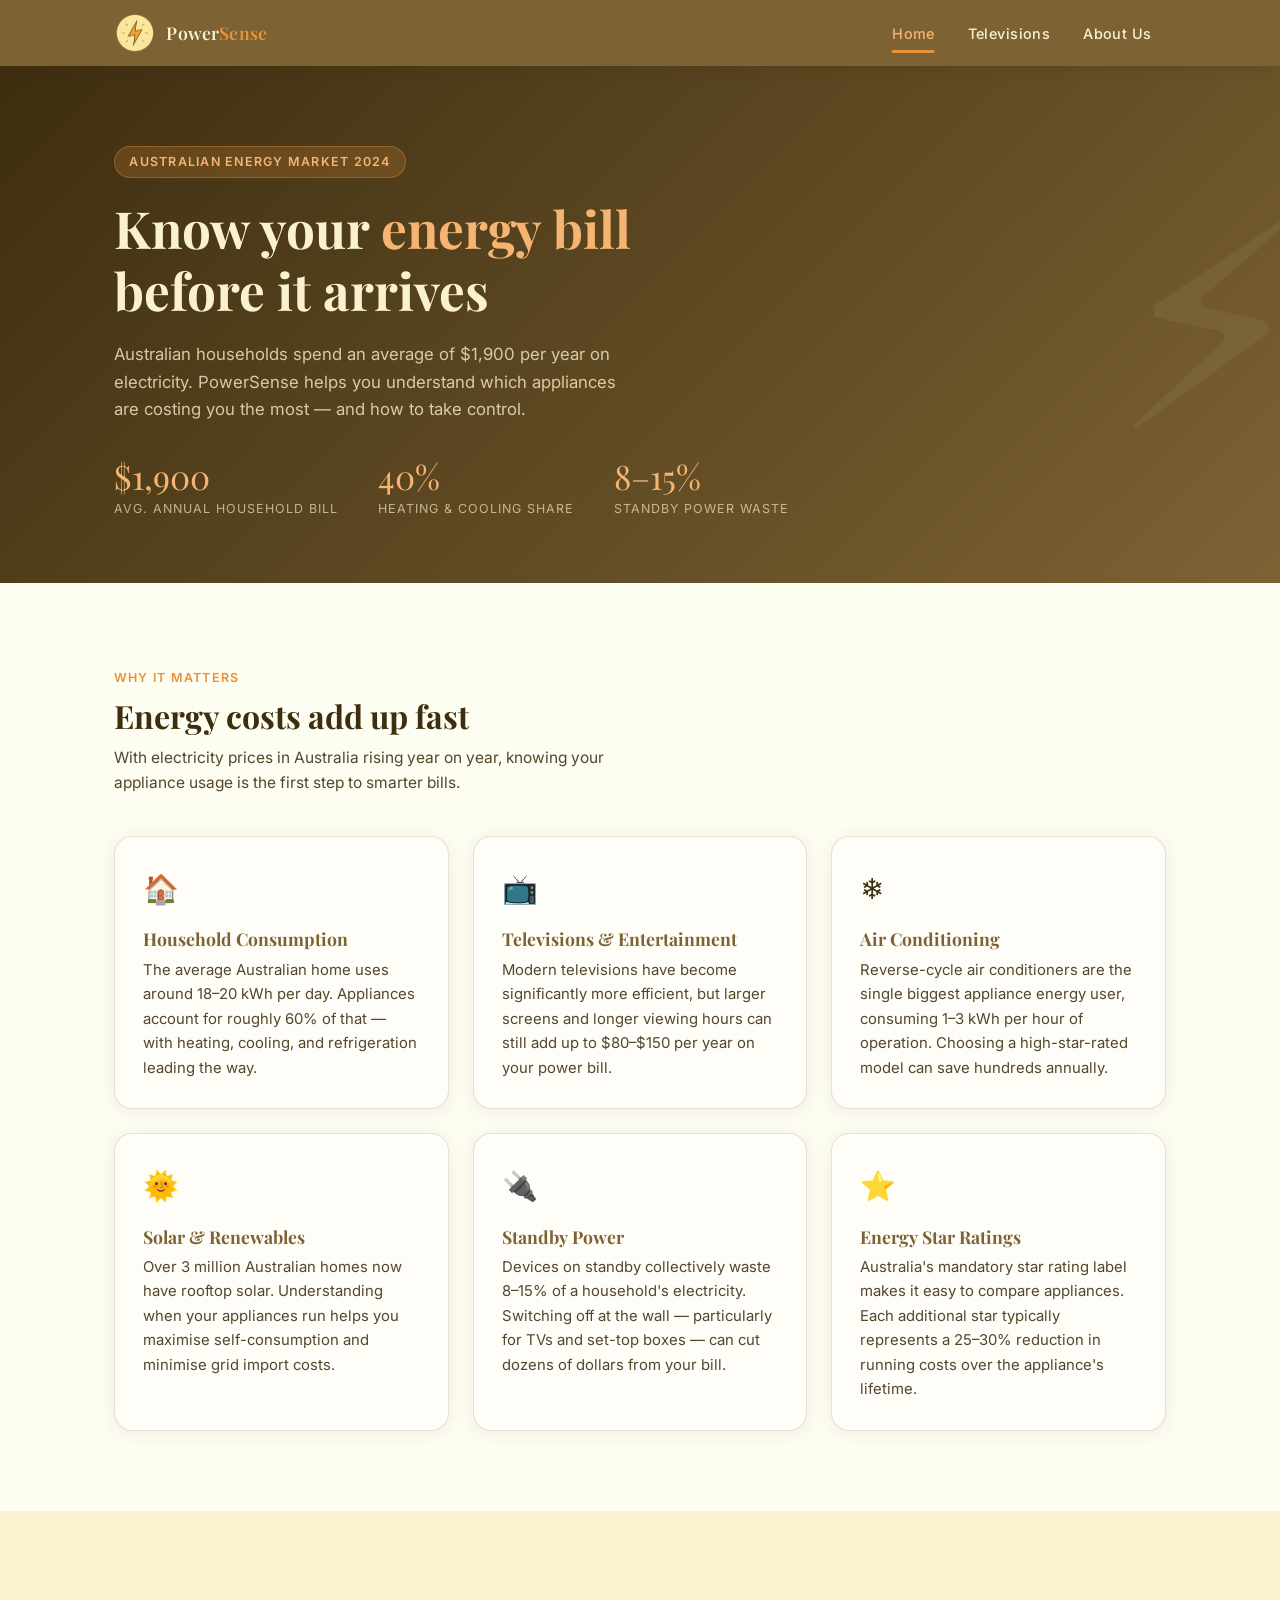
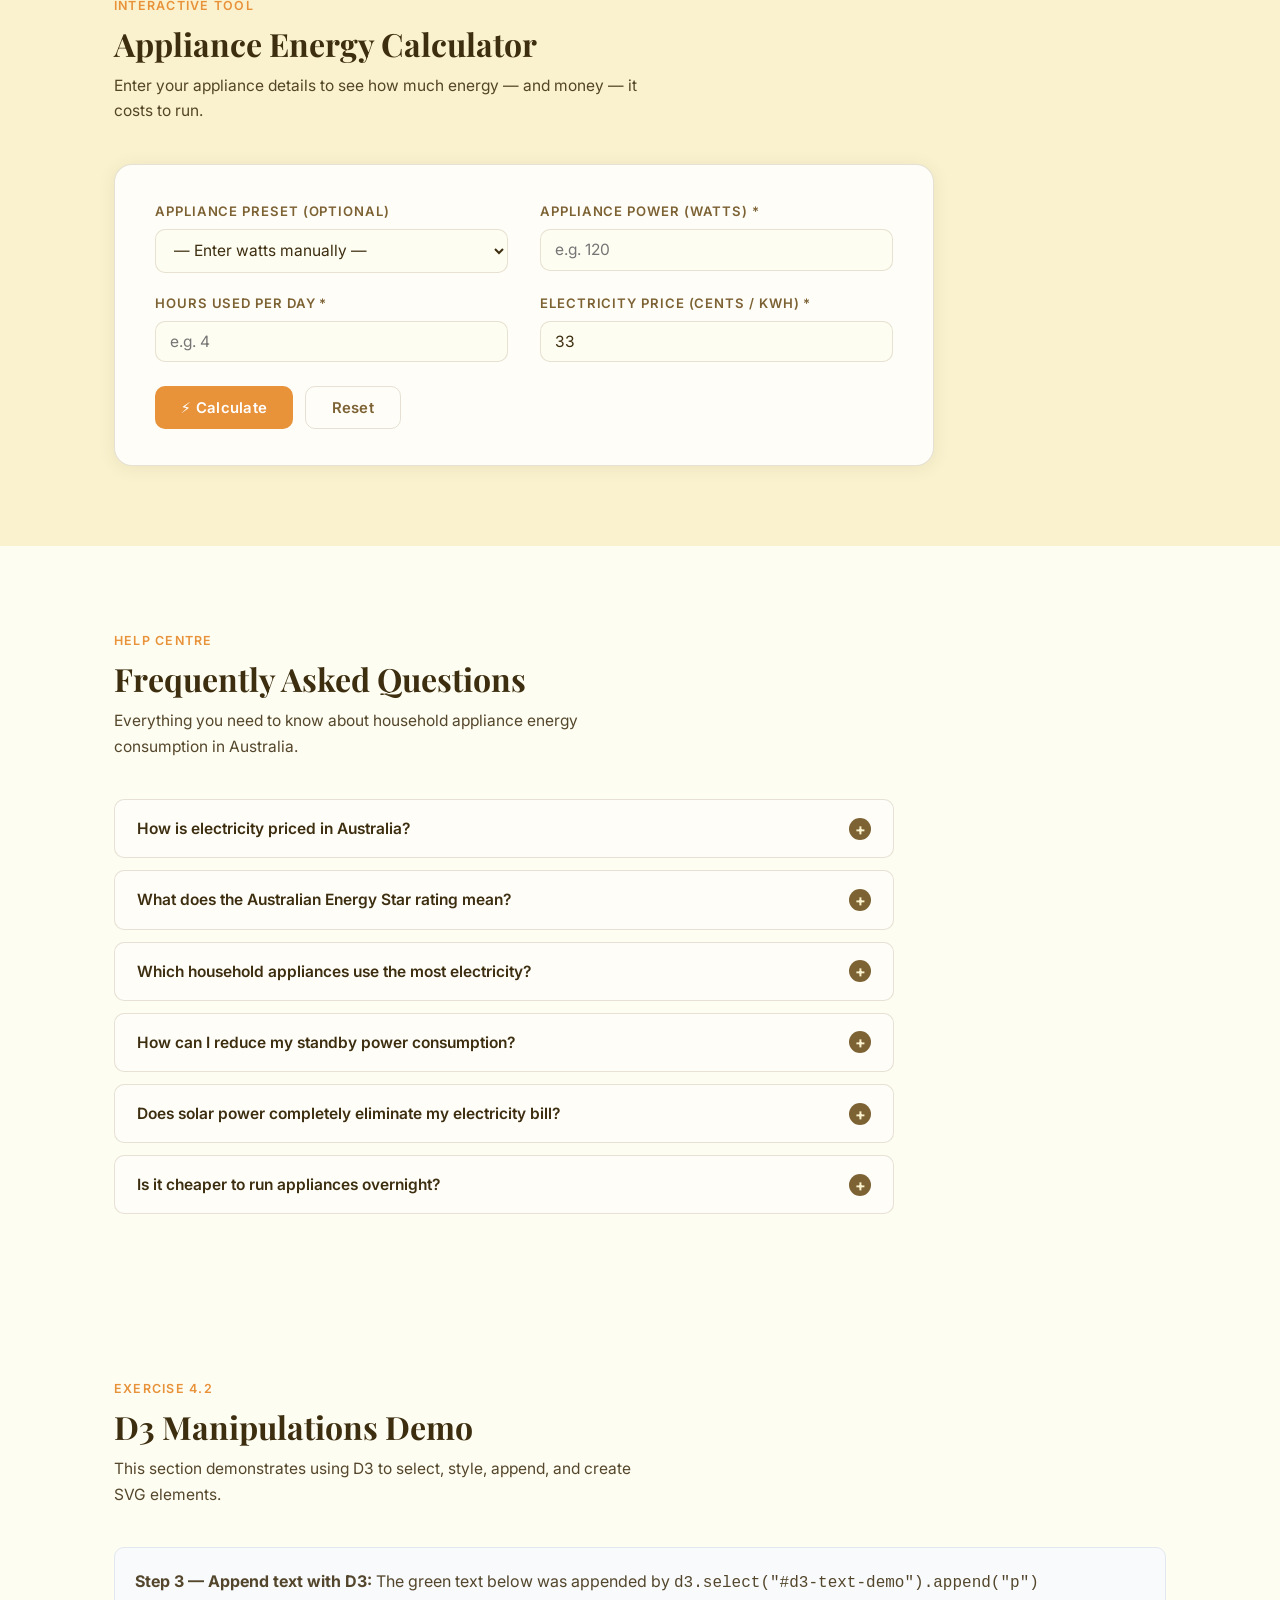
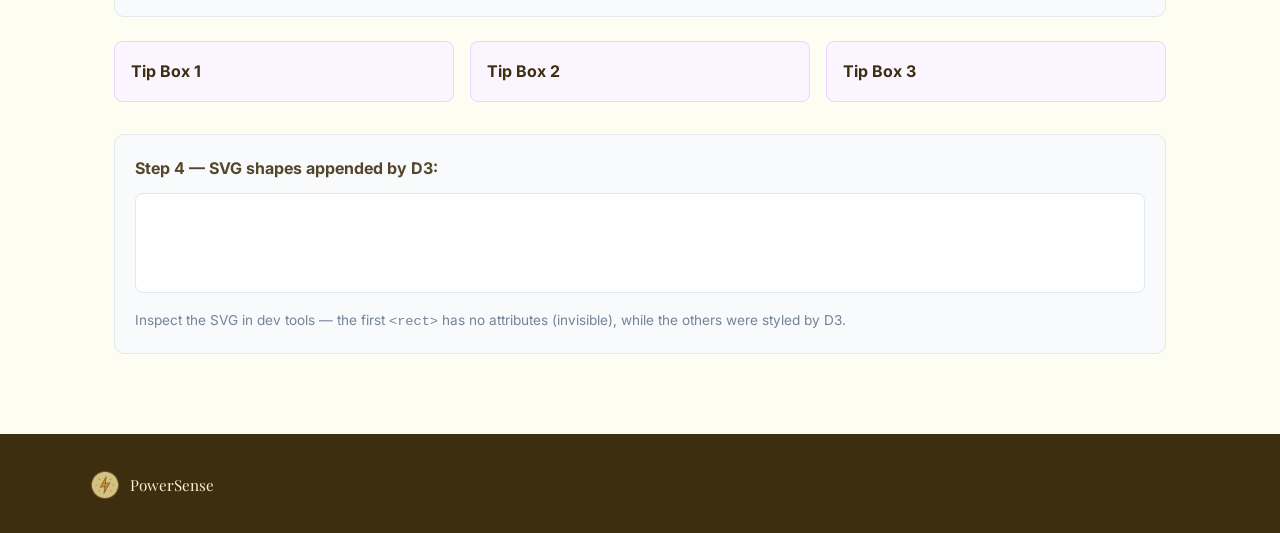
==== Exercise 4/Exercise 4.2/index.html @ 686d848e "Week 5" ====
<!DOCTYPE html>
<html lang="en">

<head>
  <meta charset="UTF-8" />
  <meta name="viewport" content="width=device-width, initial-scale=1.0" />
  <title>PowerSense – Appliance Energy Consumption Australia</title>
  <meta name="description"
    content="Understand and reduce your home appliance energy consumption with PowerSense, your guide to the Australian energy market." />
  <link rel="stylesheet" href="assets/css/style.css" />
</head>

<body>

  <!-- ===== NAVIGATION ===== -->
  <nav class="nav" role="navigation" aria-label="Main navigation">
    <div class="container nav__inner">

      <a href="index.html" class="nav__logo" aria-label="PowerSense – Home">
        <img src="assets/img/PowerIcon.png" alt="PowerSense logo" width="42" height="42" />
        <span class="nav__logo-text">Power<span>Sense</span></span>
      </a>

      <button class="nav__toggle" id="navToggle" aria-expanded="false" aria-controls="navLinks" aria-label="Open menu">
        <span></span><span></span><span></span>
      </button>

      <ul class="nav__links" id="navLinks" role="list">
        <li><a href="index.html" class="nav__link">Home</a></li>
        <li><a href="televisions.html" class="nav__link">Televisions</a></li>
        <li><a href="about.html" class="nav__link">About Us</a></li>
      </ul>

    </div>
  </nav>

  <main>

    <!-- ===== HERO ===== -->
    <section class="hero">
      <div class="container">
        <span class="hero__eyebrow">Australian Energy Market 2024</span>
        <h1>Know your <em>energy bill</em> before it arrives</h1>
        <p class="hero__sub">
          Australian households spend an average of $1,900 per year on electricity.
          PowerSense helps you understand which appliances are costing you the most —
          and how to take control.
        </p>
        <div class="hero__stats">
          <div>
            <div class="hero__stat-value">$1,900</div>
            <div class="hero__stat-label">Avg. annual household bill</div>
          </div>
          <div>
            <div class="hero__stat-value">40%</div>
            <div class="hero__stat-label">Heating &amp; cooling share</div>
          </div>
          <div>
            <div class="hero__stat-value">8–15%</div>
            <div class="hero__stat-label">Standby power waste</div>
          </div>
        </div>
      </div>
    </section>

    <!-- ===== OVERVIEW CARDS ===== -->
    <section class="section">
      <div class="container">
        <div class="section-head">
          <span class="section-head__eyebrow">Why It Matters</span>
          <h2>Energy costs add up fast</h2>
          <p>With electricity prices in Australia rising year on year, knowing your appliance usage is the first step to
            smarter bills.</p>
        </div>

        <div class="card-grid">
          <article class="card">
            <div class="card__icon">🏠</div>
            <h3 class="card__title">Household Consumption</h3>
            <p>The average Australian home uses around 18–20 kWh per day. Appliances account for roughly 60% of that —
              with heating, cooling, and refrigeration leading the way.</p>
          </article>
          <article class="card">
            <div class="card__icon">📺</div>
            <h3 class="card__title">Televisions &amp; Entertainment</h3>
            <p>Modern televisions have become significantly more efficient, but larger screens and longer viewing hours
              can still add up to $80–$150 per year on your power bill.</p>
          </article>
          <article class="card">
            <div class="card__icon">❄️</div>
            <h3 class="card__title">Air Conditioning</h3>
            <p>Reverse-cycle air conditioners are the single biggest appliance energy user, consuming 1–3 kWh per hour
              of operation. Choosing a high-star-rated model can save hundreds annually.</p>
          </article>
          <article class="card">
            <div class="card__icon">🌞</div>
            <h3 class="card__title">Solar &amp; Renewables</h3>
            <p>Over 3 million Australian homes now have rooftop solar. Understanding when your appliances run helps you
              maximise self-consumption and minimise grid import costs.</p>
          </article>
          <article class="card">
            <div class="card__icon">🔌</div>
            <h3 class="card__title">Standby Power</h3>
            <p>Devices on standby collectively waste 8–15% of a household's electricity. Switching off at the wall —
              particularly for TVs and set-top boxes — can cut dozens of dollars from your bill.</p>
          </article>
          <article class="card">
            <div class="card__icon">⭐</div>
            <h3 class="card__title">Energy Star Ratings</h3>
            <p>Australia's mandatory star rating label makes it easy to compare appliances. Each additional star
              typically represents a 25–30% reduction in running costs over the appliance's lifetime.</p>
          </article>
        </div>
      </div>
    </section>

    <!-- ===== ENERGY CALCULATOR ===== -->
    <section class="section section--alt" id="calculator">
      <div class="container">
        <div class="section-head">
          <span class="section-head__eyebrow">Interactive Tool</span>
          <h2>Appliance Energy Calculator</h2>
          <p>Enter your appliance details to see how much energy — and money — it costs to run.</p>
        </div>

        <div class="calculator">
          <form id="calcForm" novalidate>
            <div class="calculator__grid">

              <!-- Appliance preset -->
              <div class="field">
                <label for="applianceSelect">Appliance preset (optional)</label>
                <select id="applianceSelect">
                  <option value="custom">— Enter watts manually —</option>
                  <optgroup label="Televisions">
                    <option value="samsung65">Samsung 65&quot; OLED QN65S95D (180 W)</option>
                    <option value="lg55">LG 55&quot; NanoCell 55NANO86 (120 W)</option>
                    <option value="sony43">Sony 43&quot; Bravia X80L (90 W)</option>
                    <option value="panasonic50">Panasonic 50&quot; MX700 (135 W)</option>
                    <option value="tcl32">TCL 32&quot; S5400A (65 W)</option>
                  </optgroup>
                  <optgroup label="Other Appliances">
                    <option value="microwave">Microwave oven (1200 W)</option>
                    <option value="washingmachine">Washing machine (500 W)</option>
                    <option value="refrigerator">Refrigerator (150 W)</option>
                    <option value="dishwasher">Dishwasher (1800 W)</option>
                    <option value="airconditioner">Split-system air conditioner (1500 W)</option>
                    <option value="electricoven">Electric oven (2200 W)</option>
                    <option value="kettleelectric">Electric kettle (2400 W)</option>
                    <option value="laptop">Laptop (65 W)</option>
                  </optgroup>
                </select>
              </div>

              <!-- Watts -->
              <div class="field" id="fieldWatts">
                <label for="watts">Appliance power (watts) *</label>
                <input type="number" id="watts" name="watts" min="0.1" max="30000" step="0.1" placeholder="e.g. 120"
                  required />
                <span class="field__error-msg" role="alert">Enter a valid wattage between 0.1 and 30,000 W.</span>
              </div>

              <!-- Hours per day -->
              <div class="field" id="fieldHours">
                <label for="hoursPerDay">Hours used per day *</label>
                <input type="number" id="hoursPerDay" name="hoursPerDay" min="0.01" max="24" step="0.25"
                  placeholder="e.g. 4" required />
                <span class="field__error-msg" role="alert">Enter a value between 0.01 and 24 hours.</span>
              </div>

              <!-- Electricity price -->
              <div class="field" id="fieldPrice">
                <label for="priceKwh">Electricity price (cents / kWh) *</label>
                <input type="number" id="priceKwh" name="priceKwh" min="0.01" max="500" step="0.01" value="33"
                  required />
                <span class="field__error-msg" role="alert">Enter a valid price (Australian average ≈ 33 c/kWh).</span>
              </div>

            </div><!-- /.calculator__grid -->

            <div class="calculator__actions">
              <button type="submit" class="btn btn--primary">⚡ Calculate</button>
              <button type="button" class="btn btn--secondary" id="calcReset">Reset</button>
            </div>
          </form>

          <!-- Results panel (hidden until calculation runs) -->
          <div class="calc-results" id="calcResults" aria-live="polite">
            <p class="calc-results__title">Your estimated energy usage &amp; cost</p>
            <div class="results-grid">
              <div class="result-card">
                <div class="result-card__value" id="res-daily-kwh">—</div>
                <div class="result-card__label">kWh / day</div>
              </div>
              <div class="result-card">
                <div class="result-card__value" id="res-monthly-kwh">—</div>
                <div class="result-card__label">kWh / month</div>
              </div>
              <div class="result-card">
                <div class="result-card__value" id="res-yearly-kwh">—</div>
                <div class="result-card__label">kWh / year</div>
              </div>
              <div class="result-card result-card--accent">
                <div class="result-card__value" id="res-monthly-cost">—</div>
                <div class="result-card__label">Est. monthly cost</div>
              </div>
              <div class="result-card result-card--accent">
                <div class="result-card__value" id="res-yearly-cost">—</div>
                <div class="result-card__label">Est. yearly cost</div>
              </div>
              <div class="result-card">
                <div class="result-card__value" id="res-co2">—</div>
                <div class="result-card__label">CO₂ / year (est.)</div>
              </div>
            </div>
            <p style="margin-top:1rem;font-size:0.8rem;opacity:0.6;">
              Calculations based on provided inputs. Electricity price defaults to the Australian average of 33 c/kWh.
              CO₂ estimate uses the Australian grid emission factor of 0.79 kg CO₂e/kWh (DCCEEW 2023).
            </p>
          </div>

        </div><!-- /.calculator -->
      </div>
    </section>

    <!-- ===== FAQ ===== -->
    <section class="section" id="faq">
      <div class="container">
        <div class="section-head">
          <span class="section-head__eyebrow">Help Centre</span>
          <h2>Frequently Asked Questions</h2>
          <p>Everything you need to know about household appliance energy consumption in Australia.</p>
        </div>

        <ul class="faq-list" role="list">

          <li class="faq-item">
            <button class="faq-item__trigger" aria-expanded="false" aria-controls="faq-1" id="faq-1-btn">
              How is electricity priced in Australia?
              <span class="faq-item__icon" aria-hidden="true">+</span>
            </button>
            <div class="faq-item__body" id="faq-1" role="region" aria-labelledby="faq-1-btn">
              <div class="faq-item__body-inner">
                Electricity in Australia is priced per kilowatt-hour (kWh) and varies by state, retailer,
                and plan type. As of 2024, the national average sits around 28–36 cents per kWh for
                residential customers, with South Australia typically the highest and Queensland among
                the lowest. Most plans include a fixed daily supply charge plus a usage rate.
                Time-of-use tariffs charge more during peak hours (typically 3–9 pm on weekdays) and
                less during off-peak periods — relevant if you run heavy appliances like dishwashers
                or washing machines.
              </div>
            </div>
          </li>

          <li class="faq-item">
            <button class="faq-item__trigger" aria-expanded="false" aria-controls="faq-2" id="faq-2-btn">
              What does the Australian Energy Star rating mean?
              <span class="faq-item__icon" aria-hidden="true">+</span>
            </button>
            <div class="faq-item__body" id="faq-2" role="region" aria-labelledby="faq-2-btn">
              <div class="faq-item__body-inner">
                The Energy Rating Label is a mandatory requirement for most appliances sold in Australia,
                administered under the Equipment Energy Efficiency (E3) programme.
                The label shows a star rating (1–6 stars, sometimes up to 10 for the most efficient models)
                and an annual energy consumption figure in kWh. More stars = lower running costs.
                A 6-star fridge uses roughly half the electricity of a 2-star fridge of the same size.
                When buying a new appliance, the upfront premium for a higher star-rated model is often
                recouped within 2–4 years through lower bills.
              </div>
            </div>
          </li>

          <li class="faq-item">
            <button class="faq-item__trigger" aria-expanded="false" aria-controls="faq-3" id="faq-3-btn">
              Which household appliances use the most electricity?
              <span class="faq-item__icon" aria-hidden="true">+</span>
            </button>
            <div class="faq-item__body" id="faq-3" role="region" aria-labelledby="faq-3-btn">
              <div class="faq-item__body-inner">
                In a typical Australian home, the biggest energy consumers (in order) are:
                <ol style="margin:0.75rem 0 0 1.25rem;line-height:1.9;">
                  <li>Heating and cooling (air conditioners, reverse-cycle systems) — up to 40%</li>
                  <li>Water heating — 20–25%</li>
                  <li>Refrigerators &amp; freezers — 8–10% (run 24/7)</li>
                  <li>Cooking appliances — 5–7%</li>
                  <li>Lighting — 5–7%</li>
                  <li>Televisions &amp; entertainment — 4–6%</li>
                  <li>Washing machines &amp; dryers — 4–5%</li>
                </ol>
              </div>
            </div>
          </li>

          <li class="faq-item">
            <button class="faq-item__trigger" aria-expanded="false" aria-controls="faq-4" id="faq-4-btn">
              How can I reduce my standby power consumption?
              <span class="faq-item__icon" aria-hidden="true">+</span>
            </button>
            <div class="faq-item__body" id="faq-4" role="region" aria-labelledby="faq-4-btn">
              <div class="faq-item__body-inner">
                Standby power (sometimes called "vampire power") accounts for 8–15% of household
                electricity use. Practical steps to reduce it include:
                switching appliances off at the wall when not in use (especially TVs, gaming consoles,
                and set-top boxes), using smart power strips that cut power to idle devices,
                enabling power-saving modes on computers and monitors, and replacing older
                appliances with newer models that have lower standby draw.
                The Australian Government's Your Energy Savings website provides a detailed
                standby power usage guide with typical wattages for common devices.
              </div>
            </div>
          </li>

          <li class="faq-item">
            <button class="faq-item__trigger" aria-expanded="false" aria-controls="faq-5" id="faq-5-btn">
              Does solar power completely eliminate my electricity bill?
              <span class="faq-item__icon" aria-hidden="true">+</span>
            </button>
            <div class="faq-item__body" id="faq-5" role="region" aria-labelledby="faq-5-btn">
              <div class="faq-item__body-inner">
                Solar panels can dramatically reduce — but rarely eliminate — electricity bills
                for most Australian households. The savings depend on your system size, roof
                orientation, local solar irradiance, and your household's daytime usage patterns.
                The key principle is self-consumption: energy your solar panels generate and your
                home uses directly is effectively free; energy exported to the grid earns a
                feed-in tariff (currently 5–12 c/kWh in most states), which is much lower than
                the import rate you pay. Shifting high-draw appliances (dishwashers, washing machines,
                EV charging) to daylight hours maximises your savings.
              </div>
            </div>
          </li>

          <li class="faq-item">
            <button class="faq-item__trigger" aria-expanded="false" aria-controls="faq-6" id="faq-6-btn">
              Is it cheaper to run appliances overnight?
              <span class="faq-item__icon" aria-hidden="true">+</span>
            </button>
            <div class="faq-item__body" id="faq-6" role="region" aria-labelledby="faq-6-btn">
              <div class="faq-item__body-inner">
                It depends on your electricity tariff. If you are on a flat-rate plan, the time of
                day makes no difference to your bill. If you are on a time-of-use (TOU) tariff,
                off-peak rates (typically overnight and on weekends) can be 30–50% cheaper than
                peak rates. Appliances like dishwashers and washing machines with delay-start
                features can be programmed to run during the cheapest window.
                However, if you have solar and no battery storage, running appliances during
                daylight hours is typically even cheaper than an overnight off-peak rate.
              </div>
            </div>
          </li>

        </ul>
      </div>
    </section>

    <!-- ===== D3 DEMO SECTION (Exercise 4.2) ===== -->
    <section class="section" id="d3-demo">
      <div class="container">
        <div class="section-head">
          <span class="section-head__eyebrow">Exercise 4.2</span>
          <h2>D3 Manipulations Demo</h2>
          <p>This section demonstrates using D3 to select, style, append, and create SVG elements.</p>
        </div>

        <!-- Step 3: div containers for D3 text appending -->
        <div id="d3-text-demo"
          style="background:#f8fafc;padding:1.25rem;border-radius:10px;margin-bottom:1.5rem;border:1px solid #e2e8f0;">
          <p><strong>Step 3 — Append text with D3:</strong> The green text below was appended by
            <code>d3.select("#d3-text-demo").append("p")</code>
          </p>
        </div>

        <!-- Multiple .d3-tip containers to demo selectAll -->
        <div style="display:grid;grid-template-columns:repeat(auto-fit,minmax(220px,1fr));gap:1rem;margin-bottom:2rem;">
          <div class="d3-tip" style="background:#faf5ff;padding:1rem;border-radius:8px;border:1px solid #e9d5ff;">
            <strong>Tip Box 1</strong>
          </div>
          <div class="d3-tip" style="background:#faf5ff;padding:1rem;border-radius:8px;border:1px solid #e9d5ff;">
            <strong>Tip Box 2</strong>
          </div>
          <div class="d3-tip" style="background:#faf5ff;padding:1rem;border-radius:8px;border:1px solid #e9d5ff;">
            <strong>Tip Box 3</strong>
          </div>
        </div>

        <!-- Step 4: SVG container for D3 rect appending -->
        <div style="background:#f8fafc;padding:1.25rem;border-radius:10px;border:1px solid #e2e8f0;">
          <p style="margin-bottom:0.75rem;"><strong>Step 4 — SVG shapes appended by D3:</strong></p>
          <svg id="d3-svg-demo" width="100%" height="100" viewBox="0 0 560 100"
            style="background:#fff;border-radius:8px;border:1px solid #e2e8f0;">
            <!-- D3 will append rect and other shapes here -->
          </svg>
          <p style="margin-top:0.5rem;font-size:0.85rem;color:#64748b;">Inspect the SVG in dev tools — the first
            <code>&lt;rect&gt;</code> has no attributes (invisible), while the others were styled by D3.
          </p>
        </div>
      </div>
    </section>

  </main>

  <!-- ===== FOOTER ===== -->
  <footer class="footer" role="contentinfo">
    <div class="container footer__inner">
      <div class="footer__brand">
        <img src="assets/img/PowerIcon.png" alt="" aria-hidden="true" />
        <span class="footer__brand-name">PowerSense</span>
      </div>
      <div class="footer__info">
        <p>&copy; <span id="year"></span> &nbsp;Ren Khoo</p>
        <p class="footer__ai-note">
          ✦ Content and code on this site were developed with the assistance of Generative AI (Claude by Anthropic).
        </p>
      </div>
    </div>
  </footer>

  <script src="assets/js/main.js"></script>
  <script src="assets/js/calculator.js"></script>
  <script src="https://d3js.org/d3.v7.min.js"></script>
  <script src="assets/js/d3-main.js"></script>
  <script>document.getElementById('year').textContent = new Date().getFullYear();</script>

</body>

</html>
---- Exercise 4/Exercise 4.2/assets/css/style.css ----
/* =============================================
   PowerSense – Appliance Energy Consumption
   External Stylesheet
   Colours derived from the PowerIcon logo
   ============================================= */

/* --- Google Fonts --- */
@import url('https://fonts.googleapis.com/css2?family=Playfair+Display:wght@600;700&family=Inter:wght@300;400;500;600&display=swap');

/* --- Design Tokens --- */
:root {
  --cream:        #FAF2CE;   /* logo fill */
  --cream-light:  #FEFDF2;   /* page background */
  --gold:         #F0C840;   /* logo highlight ring */
  --brown:        #7D6234;   /* logo border */
  --brown-dark:   #3D2E10;   /* text / footer */
  --orange:       #E8923A;   /* lightning bolt */
  --orange-light: #F5B472;   /* hover tint */
  --muted:        #B89A60;   /* secondary text */
  --border:       rgba(125, 98, 52, 0.18);
  --card-bg:      #FEFDF8;
  --shadow:       0 2px 18px rgba(61, 46, 16, 0.08);

  --font-display: 'Playfair Display', Georgia, serif;
  --font-body:    'Inter', system-ui, sans-serif;

  --radius:   10px;
  --radius-lg: 18px;
  --transition: 0.22s ease;
}

/* --- Reset & Base --- */
*, *::before, *::after { box-sizing: border-box; margin: 0; padding: 0; }

html { scroll-behavior: smooth; }

body {
  font-family: var(--font-body);
  background: var(--cream-light);
  color: var(--brown-dark);
  font-size: 1rem;
  line-height: 1.65;
  min-height: 100vh;
  display: flex;
  flex-direction: column;
}

img { max-width: 100%; display: block; }
a  { color: inherit; text-decoration: none; }
ul { list-style: none; }

/* --- Typography --- */
h1, h2, h3, h4 {
  font-family: var(--font-display);
  color: var(--brown-dark);
  line-height: 1.2;
}
h1 { font-size: clamp(2rem, 5vw, 3.2rem); }
h2 { font-size: clamp(1.4rem, 3vw, 2rem); }
h3 { font-size: 1.25rem; }

p { color: var(--brown-dark); opacity: 0.88; }

/* --- Layout helpers --- */
.container {
  max-width: 1100px;
  margin: 0 auto;
  padding: 0 1.5rem;
}

.section {
  padding: 5rem 0;
}

.section--alt {
  background: var(--cream);
}

/* =============================================
   NAVIGATION
   ============================================= */
.nav {
  background: var(--brown);
  position: sticky;
  top: 0;
  z-index: 100;
  box-shadow: 0 2px 12px rgba(61,46,16,0.18);
}

.nav__inner {
  display: flex;
  align-items: center;
  justify-content: space-between;
  height: 66px;
  gap: 1rem;
}

/* Logo */
.nav__logo {
  display: flex;
  align-items: center;
  gap: 0.65rem;
  flex-shrink: 0;
}

.nav__logo img {
  width: 42px;
  height: 42px;
  border-radius: 50%;
  transition: transform var(--transition), box-shadow var(--transition);
}

.nav__logo:hover img {
  transform: rotate(-8deg) scale(1.08);
  box-shadow: 0 0 0 3px var(--orange);
}

.nav__logo-text {
  font-family: var(--font-display);
  color: var(--cream);
  font-size: 1.1rem;
  letter-spacing: 0.01em;
  font-weight: 600;
}

.nav__logo-text span {
  color: var(--orange);
}

/* Nav links */
.nav__links {
  display: flex;
  align-items: center;
  gap: 0.25rem;
}

.nav__link {
  position: relative;
  padding: 0.45rem 0.9rem;
  color: var(--cream);
  font-size: 0.9rem;
  font-weight: 500;
  letter-spacing: 0.03em;
  border-radius: var(--radius);
  transition: color var(--transition), background var(--transition);
}

/* Hover effect */
.nav__link:hover {
  color: var(--orange-light);
  background: rgba(255,255,255,0.08);
}

/* Active indicator – orange underline bar */
.nav__link::after {
  content: '';
  position: absolute;
  left: 50%;
  bottom: -4px;
  transform: translateX(-50%) scaleX(0);
  width: 60%;
  height: 3px;
  background: var(--orange);
  border-radius: 2px;
  transition: transform var(--transition);
}

.nav__link--active {
  color: var(--orange-light);
}

.nav__link--active::after {
  transform: translateX(-50%) scaleX(1);
}

/* Hamburger (mobile) */
.nav__toggle {
  display: none;
  flex-direction: column;
  gap: 5px;
  cursor: pointer;
  padding: 6px;
  background: none;
  border: none;
}

.nav__toggle span {
  display: block;
  width: 24px;
  height: 2px;
  background: var(--cream);
  border-radius: 2px;
  transition: var(--transition);
}

/* =============================================
   HERO
   ============================================= */
.hero {
  background: linear-gradient(135deg, var(--brown-dark) 0%, var(--brown) 100%);
  color: var(--cream);
  padding: 5rem 0 4rem;
  position: relative;
  overflow: hidden;
}

.hero::before {
  content: '⚡';
  position: absolute;
  font-size: 18rem;
  right: -2rem;
  top: 50%;
  transform: translateY(-50%);
  opacity: 0.06;
  pointer-events: none;
}

.hero__eyebrow {
  display: inline-block;
  background: rgba(232, 146, 58, 0.2);
  color: var(--orange-light);
  border: 1px solid rgba(232, 146, 58, 0.35);
  padding: 0.3rem 0.9rem;
  border-radius: 30px;
  font-size: 0.78rem;
  font-weight: 600;
  letter-spacing: 0.1em;
  text-transform: uppercase;
  margin-bottom: 1.25rem;
}

.hero h1 {
  color: var(--cream);
  max-width: 650px;
  margin-bottom: 1.25rem;
}

.hero h1 em {
  font-style: normal;
  color: var(--orange-light);
}

.hero__sub {
  color: rgba(250, 242, 206, 0.78);
  max-width: 520px;
  font-size: 1.05rem;
  margin-bottom: 2.25rem;
  opacity: 1;
}

.hero__stats {
  display: flex;
  gap: 2.5rem;
  flex-wrap: wrap;
  margin-top: 1rem;
}

.hero__stat-value {
  font-family: var(--font-display);
  font-size: 2.1rem;
  color: var(--orange-light);
  line-height: 1;
}

.hero__stat-label {
  font-size: 0.78rem;
  color: rgba(250, 242, 206, 0.65);
  text-transform: uppercase;
  letter-spacing: 0.08em;
  margin-top: 0.3rem;
}

/* =============================================
   CARDS / FEATURE GRID
   ============================================= */
.card-grid {
  display: grid;
  grid-template-columns: repeat(auto-fit, minmax(280px, 1fr));
  gap: 1.5rem;
}

.card {
  background: var(--card-bg);
  border: 1px solid var(--border);
  border-radius: var(--radius-lg);
  padding: 1.75rem;
  box-shadow: var(--shadow);
  transition: transform var(--transition), box-shadow var(--transition);
}

.card:hover {
  transform: translateY(-4px);
  box-shadow: 0 8px 28px rgba(61, 46, 16, 0.12);
}

.card__icon {
  font-size: 1.8rem;
  margin-bottom: 1rem;
}

.card__title {
  font-size: 1.1rem;
  margin-bottom: 0.5rem;
  color: var(--brown);
}

.card p {
  font-size: 0.93rem;
}

/* =============================================
   SECTION HEADINGS
   ============================================= */
.section-head {
  margin-bottom: 2.5rem;
}

.section-head__eyebrow {
  display: inline-block;
  color: var(--orange);
  font-size: 0.78rem;
  font-weight: 600;
  text-transform: uppercase;
  letter-spacing: 0.1em;
  margin-bottom: 0.5rem;
}

.section-head h2 {
  margin-bottom: 0.6rem;
}

.section-head p {
  max-width: 540px;
  font-size: 0.97rem;
}

/* =============================================
   FAQ ACCORDION
   ============================================= */
.faq-list {
  max-width: 780px;
  display: flex;
  flex-direction: column;
  gap: 0.75rem;
}

.faq-item {
  border: 1px solid var(--border);
  border-radius: var(--radius);
  overflow: hidden;
  background: var(--card-bg);
}

.faq-item__trigger {
  width: 100%;
  display: flex;
  align-items: center;
  justify-content: space-between;
  padding: 1.1rem 1.35rem;
  background: none;
  border: none;
  cursor: pointer;
  text-align: left;
  font-family: var(--font-body);
  font-size: 0.97rem;
  font-weight: 600;
  color: var(--brown-dark);
  gap: 1rem;
  transition: background var(--transition), color var(--transition);
}

.faq-item__trigger:hover {
  background: var(--cream);
  color: var(--brown);
}

.faq-item__trigger[aria-expanded="true"] {
  color: var(--orange);
  background: var(--cream);
}

.faq-item__icon {
  flex-shrink: 0;
  width: 22px;
  height: 22px;
  background: var(--brown);
  color: var(--cream);
  border-radius: 50%;
  display: flex;
  align-items: center;
  justify-content: center;
  font-size: 1rem;
  font-weight: 700;
  transition: transform var(--transition), background var(--transition);
  line-height: 1;
}

.faq-item__trigger[aria-expanded="true"] .faq-item__icon {
  transform: rotate(45deg);
  background: var(--orange);
}

.faq-item__body {
  max-height: 0;
  overflow: hidden;
  transition: max-height 0.38s cubic-bezier(0.4,0,0.2,1), padding var(--transition);
}

.faq-item__body.is-open {
  max-height: 500px;
}

.faq-item__body-inner {
  padding: 0 1.35rem 1.2rem;
  font-size: 0.93rem;
  color: var(--brown-dark);
  opacity: 0.85;
  border-top: 1px solid var(--border);
  padding-top: 1rem;
}

/* =============================================
   ENERGY CALCULATOR
   ============================================= */
.calculator {
  background: var(--card-bg);
  border: 1px solid var(--border);
  border-radius: var(--radius-lg);
  padding: 2.25rem 2.5rem;
  box-shadow: var(--shadow);
  max-width: 820px;
}

.calculator__grid {
  display: grid;
  grid-template-columns: 1fr 1fr;
  gap: 1.25rem 2rem;
}

.field {
  display: flex;
  flex-direction: column;
  gap: 0.4rem;
}

.field label {
  font-size: 0.82rem;
  font-weight: 600;
  color: var(--brown);
  text-transform: uppercase;
  letter-spacing: 0.07em;
}

.field input,
.field select {
  padding: 0.65rem 0.9rem;
  border: 1.5px solid var(--border);
  border-radius: var(--radius);
  font-family: var(--font-body);
  font-size: 0.97rem;
  color: var(--brown-dark);
  background: var(--cream-light);
  transition: border-color var(--transition), box-shadow var(--transition);
  width: 100%;
}

.field input:focus,
.field select:focus {
  outline: none;
  border-color: var(--orange);
  box-shadow: 0 0 0 3px rgba(232, 146, 58, 0.18);
}

.field--error input,
.field--error select {
  border-color: #c0392b;
}

.field__error-msg {
  font-size: 0.8rem;
  color: #c0392b;
  display: none;
}

.field--error .field__error-msg {
  display: block;
}

.calculator__actions {
  display: flex;
  gap: 0.75rem;
  margin-top: 1.5rem;
  flex-wrap: wrap;
}

.btn {
  padding: 0.72rem 1.6rem;
  border-radius: var(--radius);
  font-family: var(--font-body);
  font-size: 0.93rem;
  font-weight: 600;
  cursor: pointer;
  border: none;
  transition: background var(--transition), transform var(--transition), box-shadow var(--transition);
  letter-spacing: 0.02em;
}

.btn--primary {
  background: var(--orange);
  color: #fff;
}

.btn--primary:hover {
  background: #d4772a;
  transform: translateY(-1px);
  box-shadow: 0 4px 14px rgba(232, 146, 58, 0.35);
}

.btn--secondary {
  background: transparent;
  color: var(--brown);
  border: 1.5px solid var(--border);
}

.btn--secondary:hover {
  background: var(--cream);
}

/* Results panel */
.calc-results {
  margin-top: 2rem;
  border-top: 1px solid var(--border);
  padding-top: 2rem;
  display: none;
}

.calc-results.is-visible {
  display: block;
  animation: fadeUp 0.35s ease;
}

@keyframes fadeUp {
  from { opacity: 0; transform: translateY(12px); }
  to   { opacity: 1; transform: translateY(0); }
}

.calc-results__title {
  font-family: var(--font-display);
  font-size: 1.1rem;
  margin-bottom: 1.25rem;
  color: var(--brown);
}

.results-grid {
  display: grid;
  grid-template-columns: repeat(auto-fit, minmax(170px, 1fr));
  gap: 1rem;
}

.result-card {
  background: linear-gradient(135deg, var(--brown) 0%, var(--brown-dark) 100%);
  color: var(--cream);
  border-radius: var(--radius);
  padding: 1.2rem 1.35rem;
  text-align: center;
}

.result-card--accent {
  background: linear-gradient(135deg, var(--orange) 0%, #c0681a 100%);
}

.result-card__value {
  font-family: var(--font-display);
  font-size: 1.75rem;
  color: var(--cream);
  line-height: 1;
  margin-bottom: 0.4rem;
}

.result-card__label {
  font-size: 0.78rem;
  opacity: 0.75;
  text-transform: uppercase;
  letter-spacing: 0.08em;
}

/* =============================================
   TELEVISIONS PAGE – TABLE
   ============================================= */
.tv-table-wrap {
  overflow-x: auto;
  border-radius: var(--radius-lg);
  border: 1px solid var(--border);
  box-shadow: var(--shadow);
}

.tv-table {
  width: 100%;
  border-collapse: collapse;
  background: var(--card-bg);
  font-size: 0.9rem;
}

.tv-table th {
  background: var(--brown);
  color: var(--cream);
  padding: 0.9rem 1.1rem;
  text-align: left;
  font-size: 0.78rem;
  text-transform: uppercase;
  letter-spacing: 0.08em;
  font-weight: 600;
}

.tv-table td {
  padding: 0.9rem 1.1rem;
  border-bottom: 1px solid var(--border);
  color: var(--brown-dark);
  vertical-align: middle;
}

.tv-table tr:last-child td {
  border-bottom: none;
}

.tv-table tr:hover td {
  background: var(--cream);
}

/* Energy star badge */
.star-badge {
  display: inline-flex;
  align-items: center;
  gap: 0.25rem;
  background: var(--cream);
  border: 1px solid var(--border);
  border-radius: 20px;
  padding: 0.2rem 0.65rem;
  font-size: 0.78rem;
  font-weight: 600;
  color: var(--brown);
}

.star-badge--high { background: #e8f5e9; border-color: #4caf50; color: #2e7d32; }
.star-badge--mid  { background: #fff8e1; border-color: #ffc107; color: #7d5700; }
.star-badge--low  { background: #fce4ec; border-color: #e91e63; color: #880e4f; }

/* Energy label pill */
.energy-label {
  display: inline-block;
  padding: 0.22rem 0.7rem;
  border-radius: 4px;
  font-size: 0.8rem;
  font-weight: 700;
  color: #fff;
  letter-spacing: 0.05em;
}
.energy-label--A { background: #1a9e3c; }
.energy-label--B { background: #4caf50; }
.energy-label--C { background: #8bc34a; }
.energy-label--D { background: #ffc107; color: #333; }
.energy-label--E { background: #ff9800; }
.energy-label--F { background: #f44336; }

/* =============================================
   ABOUT PAGE
   ============================================= */
.about-hero {
  background: linear-gradient(135deg, var(--brown-dark) 0%, var(--brown) 100%);
  color: var(--cream);
  padding: 4rem 0 3rem;
}

.about-hero h1 { color: var(--cream); }

.team-grid {
  display: grid;
  grid-template-columns: repeat(auto-fit, minmax(240px, 1fr));
  gap: 1.5rem;
}

.team-card {
  background: var(--card-bg);
  border: 1px solid var(--border);
  border-radius: var(--radius-lg);
  padding: 2rem 1.75rem;
  text-align: center;
  box-shadow: var(--shadow);
  transition: transform var(--transition);
}

.team-card:hover { transform: translateY(-4px); }

.team-card__avatar {
  width: 72px;
  height: 72px;
  border-radius: 50%;
  background: linear-gradient(135deg, var(--brown) 0%, var(--orange) 100%);
  display: flex;
  align-items: center;
  justify-content: center;
  font-size: 1.6rem;
  margin: 0 auto 1rem;
  color: #fff;
}

.team-card__name {
  font-family: var(--font-display);
  font-size: 1.1rem;
  margin-bottom: 0.25rem;
}

.team-card__role {
  font-size: 0.82rem;
  color: var(--orange);
  font-weight: 600;
  text-transform: uppercase;
  letter-spacing: 0.07em;
  margin-bottom: 0.75rem;
}

.team-card p { font-size: 0.9rem; }

/* Values list */
.values-list {
  display: grid;
  grid-template-columns: repeat(auto-fit, minmax(240px, 1fr));
  gap: 1.25rem;
  margin-top: 2.5rem;
}

.value-item {
  display: flex;
  gap: 1rem;
  align-items: flex-start;
}

.value-item__icon {
  flex-shrink: 0;
  width: 40px;
  height: 40px;
  border-radius: var(--radius);
  background: var(--cream);
  border: 1px solid var(--border);
  display: flex;
  align-items: center;
  justify-content: center;
  font-size: 1.2rem;
}

.value-item__title {
  font-weight: 600;
  font-size: 0.97rem;
  margin-bottom: 0.25rem;
  color: var(--brown);
}

.value-item p { font-size: 0.88rem; }

/* =============================================
   FOOTER
   ============================================= */
.footer {
  background: var(--brown-dark);
  color: rgba(250, 242, 206, 0.65);
  margin-top: auto;
}

.footer__inner {
  display: flex;
  align-items: center;
  justify-content: space-between;
  padding: 1.8rem 0;
  gap: 1rem;
  flex-wrap: wrap;
}

.footer__brand {
  display: flex;
  align-items: center;
  gap: 0.6rem;
}

.footer__brand img {
  width: 30px;
  height: 30px;
  border-radius: 50%;
  opacity: 0.8;
}

.footer__brand-name {
  font-family: var(--font-display);
  color: var(--cream);
  font-size: 0.95rem;
}

.footer__info {
  font-size: 0.82rem;
  text-align: right;
}

.footer__info p + p { margin-top: 0.2rem; }

.footer__ai-note {
  font-size: 0.75rem;
  opacity: 0.55;
  margin-top: 0.4rem;
}

/* =============================================
   RESPONSIVE
   ============================================= */
@media (max-width: 768px) {
  .nav__links {
    display: none;
    position: absolute;
    top: 66px;
    left: 0;
    right: 0;
    background: var(--brown);
    flex-direction: column;
    padding: 1rem 1.5rem;
    gap: 0.25rem;
    border-top: 1px solid rgba(255,255,255,0.1);
  }

  .nav__links.is-open { display: flex; }
  .nav__toggle { display: flex; }
  .nav { position: relative; }

  .nav__link::after { display: none; }
  .nav__link--active { background: rgba(232,146,58,0.18); }

  .hero { padding: 3rem 0; }
  .hero::before { font-size: 10rem; }
  .hero__stats { gap: 1.5rem; }

  .calculator { padding: 1.5rem; }
  .calculator__grid { grid-template-columns: 1fr; }

  .footer__inner { flex-direction: column; text-align: center; }
  .footer__info { text-align: center; }
}
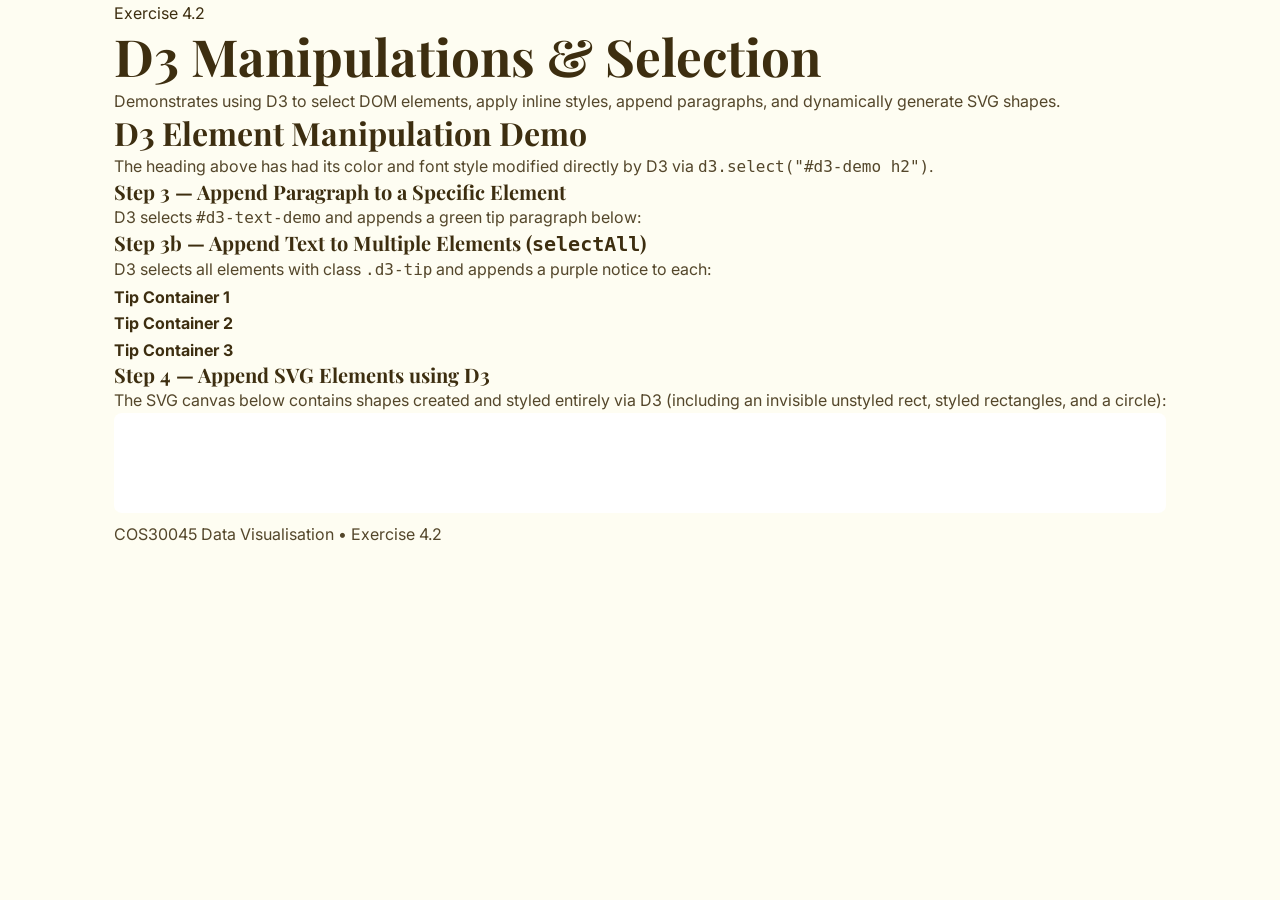
==== commit cdebd85a: "Exercise 4 done" ====
--- a/Exercise 4/Exercise 4.2/index.html
+++ b/Exercise 4/Exercise 4.2/index.html
@@ -1,424 +1,66 @@
 <!DOCTYPE html>
 <html lang="en">
-
 <head>
   <meta charset="UTF-8" />
   <meta name="viewport" content="width=device-width, initial-scale=1.0" />
-  <title>PowerSense – Appliance Energy Consumption Australia</title>
-  <meta name="description"
-    content="Understand and reduce your home appliance energy consumption with PowerSense, your guide to the Australian energy market." />
+  <title>Exercise 4.2 – D3 Setup &amp; Manipulations</title>
+  <meta name="description" content="COS30045 Exercise 4.2 – Selecting and manipulating DOM elements with D3.js" />
   <link rel="stylesheet" href="assets/css/style.css" />
 </head>
-
 <body>
 
-  <!-- ===== NAVIGATION ===== -->
-  <nav class="nav" role="navigation" aria-label="Main navigation">
-    <div class="container nav__inner">
+  <div class="container">
 
-      <a href="index.html" class="nav__logo" aria-label="PowerSense – Home">
-        <img src="assets/img/PowerIcon.png" alt="PowerSense logo" width="42" height="42" />
-        <span class="nav__logo-text">Power<span>Sense</span></span>
-      </a>
+    <!-- Header styled by D3 (Step 2) -->
+    <header class="exercise-header">
+      <span class="exercise-badge">Exercise 4.2</span>
+      <h1>D3 Manipulations &amp; Selection</h1>
+      <p class="exercise-desc">
+        Demonstrates using D3 to select DOM elements, apply inline styles, append paragraphs, and dynamically generate SVG shapes.
+      </p>
+    </header>
 
-      <button class="nav__toggle" id="navToggle" aria-expanded="false" aria-controls="navLinks" aria-label="Open menu">
-        <span></span><span></span><span></span>
-      </button>
+    <main>
+      <!-- Section targeted by D3: #d3-demo h2 (Step 2) -->
+      <section class="exercise-card" id="d3-demo">
+        <h2>D3 Element Manipulation Demo</h2>
+        <p>The heading above has had its color and font style modified directly by D3 via <code>d3.select("#d3-demo h2")</code>.</p>
 
-      <ul class="nav__links" id="navLinks" role="list">
-        <li><a href="index.html" class="nav__link">Home</a></li>
-        <li><a href="televisions.html" class="nav__link">Televisions</a></li>
-        <li><a href="about.html" class="nav__link">About Us</a></li>
-      </ul>
-
-    </div>
-  </nav>
-
-  <main>
-
-    <!-- ===== HERO ===== -->
-    <section class="hero">
-      <div class="container">
-        <span class="hero__eyebrow">Australian Energy Market 2024</span>
-        <h1>Know your <em>energy bill</em> before it arrives</h1>
-        <p class="hero__sub">
-          Australian households spend an average of $1,900 per year on electricity.
-          PowerSense helps you understand which appliances are costing you the most —
-          and how to take control.
-        </p>
-        <div class="hero__stats">
-          <div>
-            <div class="hero__stat-value">$1,900</div>
-            <div class="hero__stat-label">Avg. annual household bill</div>
-          </div>
-          <div>
-            <div class="hero__stat-value">40%</div>
-            <div class="hero__stat-label">Heating &amp; cooling share</div>
-          </div>
-          <div>
-            <div class="hero__stat-value">8–15%</div>
-            <div class="hero__stat-label">Standby power waste</div>
-          </div>
-        </div>
-      </div>
-    </section>
-
-    <!-- ===== OVERVIEW CARDS ===== -->
-    <section class="section">
-      <div class="container">
-        <div class="section-head">
-          <span class="section-head__eyebrow">Why It Matters</span>
-          <h2>Energy costs add up fast</h2>
-          <p>With electricity prices in Australia rising year on year, knowing your appliance usage is the first step to
-            smarter bills.</p>
+        <!-- Step 3: Single paragraph appended by D3 -->
+        <div class="step-box">
+          <h3>Step 3 — Append Paragraph to a Specific Element</h3>
+          <p>D3 selects <code>#d3-text-demo</code> and appends a green tip paragraph below:</p>
+          <div id="d3-text-demo"></div>
         </div>
 
-        <div class="card-grid">
-          <article class="card">
-            <div class="card__icon">🏠</div>
-            <h3 class="card__title">Household Consumption</h3>
-            <p>The average Australian home uses around 18–20 kWh per day. Appliances account for roughly 60% of that —
-              with heating, cooling, and refrigeration leading the way.</p>
-          </article>
-          <article class="card">
-            <div class="card__icon">📺</div>
-            <h3 class="card__title">Televisions &amp; Entertainment</h3>
-            <p>Modern televisions have become significantly more efficient, but larger screens and longer viewing hours
-              can still add up to $80–$150 per year on your power bill.</p>
-          </article>
-          <article class="card">
-            <div class="card__icon">❄️</div>
-            <h3 class="card__title">Air Conditioning</h3>
-            <p>Reverse-cycle air conditioners are the single biggest appliance energy user, consuming 1–3 kWh per hour
-              of operation. Choosing a high-star-rated model can save hundreds annually.</p>
-          </article>
-          <article class="card">
-            <div class="card__icon">🌞</div>
-            <h3 class="card__title">Solar &amp; Renewables</h3>
-            <p>Over 3 million Australian homes now have rooftop solar. Understanding when your appliances run helps you
-              maximise self-consumption and minimise grid import costs.</p>
-          </article>
-          <article class="card">
-            <div class="card__icon">🔌</div>
-            <h3 class="card__title">Standby Power</h3>
-            <p>Devices on standby collectively waste 8–15% of a household's electricity. Switching off at the wall —
-              particularly for TVs and set-top boxes — can cut dozens of dollars from your bill.</p>
-          </article>
-          <article class="card">
-            <div class="card__icon">⭐</div>
-            <h3 class="card__title">Energy Star Ratings</h3>
-            <p>Australia's mandatory star rating label makes it easy to compare appliances. Each additional star
-              typically represents a 25–30% reduction in running costs over the appliance's lifetime.</p>
-          </article>
-        </div>
-      </div>
-    </section>
-
-    <!-- ===== ENERGY CALCULATOR ===== -->
-    <section class="section section--alt" id="calculator">
-      <div class="container">
-        <div class="section-head">
-          <span class="section-head__eyebrow">Interactive Tool</span>
-          <h2>Appliance Energy Calculator</h2>
-          <p>Enter your appliance details to see how much energy — and money — it costs to run.</p>
-        </div>
-
-        <div class="calculator">
-          <form id="calcForm" novalidate>
-            <div class="calculator__grid">
-
-              <!-- Appliance preset -->
-              <div class="field">
-                <label for="applianceSelect">Appliance preset (optional)</label>
-                <select id="applianceSelect">
-                  <option value="custom">— Enter watts manually —</option>
-                  <optgroup label="Televisions">
-                    <option value="samsung65">Samsung 65&quot; OLED QN65S95D (180 W)</option>
-                    <option value="lg55">LG 55&quot; NanoCell 55NANO86 (120 W)</option>
-                    <option value="sony43">Sony 43&quot; Bravia X80L (90 W)</option>
-                    <option value="panasonic50">Panasonic 50&quot; MX700 (135 W)</option>
-                    <option value="tcl32">TCL 32&quot; S5400A (65 W)</option>
-                  </optgroup>
-                  <optgroup label="Other Appliances">
-                    <option value="microwave">Microwave oven (1200 W)</option>
-                    <option value="washingmachine">Washing machine (500 W)</option>
-                    <option value="refrigerator">Refrigerator (150 W)</option>
-                    <option value="dishwasher">Dishwasher (1800 W)</option>
-                    <option value="airconditioner">Split-system air conditioner (1500 W)</option>
-                    <option value="electricoven">Electric oven (2200 W)</option>
-                    <option value="kettleelectric">Electric kettle (2400 W)</option>
-                    <option value="laptop">Laptop (65 W)</option>
-                  </optgroup>
-                </select>
-              </div>
-
-              <!-- Watts -->
-              <div class="field" id="fieldWatts">
-                <label for="watts">Appliance power (watts) *</label>
-                <input type="number" id="watts" name="watts" min="0.1" max="30000" step="0.1" placeholder="e.g. 120"
-                  required />
-                <span class="field__error-msg" role="alert">Enter a valid wattage between 0.1 and 30,000 W.</span>
-              </div>
-
-              <!-- Hours per day -->
-              <div class="field" id="fieldHours">
-                <label for="hoursPerDay">Hours used per day *</label>
-                <input type="number" id="hoursPerDay" name="hoursPerDay" min="0.01" max="24" step="0.25"
-                  placeholder="e.g. 4" required />
-                <span class="field__error-msg" role="alert">Enter a value between 0.01 and 24 hours.</span>
-              </div>
-
-              <!-- Electricity price -->
-              <div class="field" id="fieldPrice">
-                <label for="priceKwh">Electricity price (cents / kWh) *</label>
-                <input type="number" id="priceKwh" name="priceKwh" min="0.01" max="500" step="0.01" value="33"
-                  required />
-                <span class="field__error-msg" role="alert">Enter a valid price (Australian average ≈ 33 c/kWh).</span>
-              </div>
-
-            </div><!-- /.calculator__grid -->
-
-            <div class="calculator__actions">
-              <button type="submit" class="btn btn--primary">⚡ Calculate</button>
-              <button type="button" class="btn btn--secondary" id="calcReset">Reset</button>
-            </div>
-          </form>
-
-          <!-- Results panel (hidden until calculation runs) -->
-          <div class="calc-results" id="calcResults" aria-live="polite">
-            <p class="calc-results__title">Your estimated energy usage &amp; cost</p>
-            <div class="results-grid">
-              <div class="result-card">
-                <div class="result-card__value" id="res-daily-kwh">—</div>
-                <div class="result-card__label">kWh / day</div>
-              </div>
-              <div class="result-card">
-                <div class="result-card__value" id="res-monthly-kwh">—</div>
-                <div class="result-card__label">kWh / month</div>
-              </div>
-              <div class="result-card">
-                <div class="result-card__value" id="res-yearly-kwh">—</div>
-                <div class="result-card__label">kWh / year</div>
-              </div>
-              <div class="result-card result-card--accent">
-                <div class="result-card__value" id="res-monthly-cost">—</div>
-                <div class="result-card__label">Est. monthly cost</div>
-              </div>
-              <div class="result-card result-card--accent">
-                <div class="result-card__value" id="res-yearly-cost">—</div>
-                <div class="result-card__label">Est. yearly cost</div>
-              </div>
-              <div class="result-card">
-                <div class="result-card__value" id="res-co2">—</div>
-                <div class="result-card__label">CO₂ / year (est.)</div>
-              </div>
-            </div>
-            <p style="margin-top:1rem;font-size:0.8rem;opacity:0.6;">
-              Calculations based on provided inputs. Electricity price defaults to the Australian average of 33 c/kWh.
-              CO₂ estimate uses the Australian grid emission factor of 0.79 kg CO₂e/kWh (DCCEEW 2023).
-            </p>
-          </div>
-
-        </div><!-- /.calculator -->
-      </div>
-    </section>
-
-    <!-- ===== FAQ ===== -->
-    <section class="section" id="faq">
-      <div class="container">
-        <div class="section-head">
-          <span class="section-head__eyebrow">Help Centre</span>
-          <h2>Frequently Asked Questions</h2>
-          <p>Everything you need to know about household appliance energy consumption in Australia.</p>
-        </div>
-
-        <ul class="faq-list" role="list">
-
-          <li class="faq-item">
-            <button class="faq-item__trigger" aria-expanded="false" aria-controls="faq-1" id="faq-1-btn">
-              How is electricity priced in Australia?
-              <span class="faq-item__icon" aria-hidden="true">+</span>
-            </button>
-            <div class="faq-item__body" id="faq-1" role="region" aria-labelledby="faq-1-btn">
-              <div class="faq-item__body-inner">
-                Electricity in Australia is priced per kilowatt-hour (kWh) and varies by state, retailer,
-                and plan type. As of 2024, the national average sits around 28–36 cents per kWh for
-                residential customers, with South Australia typically the highest and Queensland among
-                the lowest. Most plans include a fixed daily supply charge plus a usage rate.
-                Time-of-use tariffs charge more during peak hours (typically 3–9 pm on weekdays) and
-                less during off-peak periods — relevant if you run heavy appliances like dishwashers
-                or washing machines.
-              </div>
-            </div>
-          </li>
-
-          <li class="faq-item">
-            <button class="faq-item__trigger" aria-expanded="false" aria-controls="faq-2" id="faq-2-btn">
-              What does the Australian Energy Star rating mean?
-              <span class="faq-item__icon" aria-hidden="true">+</span>
-            </button>
-            <div class="faq-item__body" id="faq-2" role="region" aria-labelledby="faq-2-btn">
-              <div class="faq-item__body-inner">
-                The Energy Rating Label is a mandatory requirement for most appliances sold in Australia,
-                administered under the Equipment Energy Efficiency (E3) programme.
-                The label shows a star rating (1–6 stars, sometimes up to 10 for the most efficient models)
-                and an annual energy consumption figure in kWh. More stars = lower running costs.
-                A 6-star fridge uses roughly half the electricity of a 2-star fridge of the same size.
-                When buying a new appliance, the upfront premium for a higher star-rated model is often
-                recouped within 2–4 years through lower bills.
-              </div>
-            </div>
-          </li>
-
-          <li class="faq-item">
-            <button class="faq-item__trigger" aria-expanded="false" aria-controls="faq-3" id="faq-3-btn">
-              Which household appliances use the most electricity?
-              <span class="faq-item__icon" aria-hidden="true">+</span>
-            </button>
-            <div class="faq-item__body" id="faq-3" role="region" aria-labelledby="faq-3-btn">
-              <div class="faq-item__body-inner">
-                In a typical Australian home, the biggest energy consumers (in order) are:
-                <ol style="margin:0.75rem 0 0 1.25rem;line-height:1.9;">
-                  <li>Heating and cooling (air conditioners, reverse-cycle systems) — up to 40%</li>
-                  <li>Water heating — 20–25%</li>
-                  <li>Refrigerators &amp; freezers — 8–10% (run 24/7)</li>
-                  <li>Cooking appliances — 5–7%</li>
-                  <li>Lighting — 5–7%</li>
-                  <li>Televisions &amp; entertainment — 4–6%</li>
-                  <li>Washing machines &amp; dryers — 4–5%</li>
-                </ol>
-              </div>
-            </div>
-          </li>
-
-          <li class="faq-item">
-            <button class="faq-item__trigger" aria-expanded="false" aria-controls="faq-4" id="faq-4-btn">
-              How can I reduce my standby power consumption?
-              <span class="faq-item__icon" aria-hidden="true">+</span>
-            </button>
-            <div class="faq-item__body" id="faq-4" role="region" aria-labelledby="faq-4-btn">
-              <div class="faq-item__body-inner">
-                Standby power (sometimes called "vampire power") accounts for 8–15% of household
-                electricity use. Practical steps to reduce it include:
-                switching appliances off at the wall when not in use (especially TVs, gaming consoles,
-                and set-top boxes), using smart power strips that cut power to idle devices,
-                enabling power-saving modes on computers and monitors, and replacing older
-                appliances with newer models that have lower standby draw.
-                The Australian Government's Your Energy Savings website provides a detailed
-                standby power usage guide with typical wattages for common devices.
-              </div>
-            </div>
-          </li>
-
-          <li class="faq-item">
-            <button class="faq-item__trigger" aria-expanded="false" aria-controls="faq-5" id="faq-5-btn">
-              Does solar power completely eliminate my electricity bill?
-              <span class="faq-item__icon" aria-hidden="true">+</span>
-            </button>
-            <div class="faq-item__body" id="faq-5" role="region" aria-labelledby="faq-5-btn">
-              <div class="faq-item__body-inner">
-                Solar panels can dramatically reduce — but rarely eliminate — electricity bills
-                for most Australian households. The savings depend on your system size, roof
-                orientation, local solar irradiance, and your household's daytime usage patterns.
-                The key principle is self-consumption: energy your solar panels generate and your
-                home uses directly is effectively free; energy exported to the grid earns a
-                feed-in tariff (currently 5–12 c/kWh in most states), which is much lower than
-                the import rate you pay. Shifting high-draw appliances (dishwashers, washing machines,
-                EV charging) to daylight hours maximises your savings.
-              </div>
-            </div>
-          </li>
-
-          <li class="faq-item">
-            <button class="faq-item__trigger" aria-expanded="false" aria-controls="faq-6" id="faq-6-btn">
-              Is it cheaper to run appliances overnight?
-              <span class="faq-item__icon" aria-hidden="true">+</span>
-            </button>
-            <div class="faq-item__body" id="faq-6" role="region" aria-labelledby="faq-6-btn">
-              <div class="faq-item__body-inner">
-                It depends on your electricity tariff. If you are on a flat-rate plan, the time of
-                day makes no difference to your bill. If you are on a time-of-use (TOU) tariff,
-                off-peak rates (typically overnight and on weekends) can be 30–50% cheaper than
-                peak rates. Appliances like dishwashers and washing machines with delay-start
-                features can be programmed to run during the cheapest window.
-                However, if you have solar and no battery storage, running appliances during
-                daylight hours is typically even cheaper than an overnight off-peak rate.
-              </div>
-            </div>
-          </li>
-
-        </ul>
-      </div>
-    </section>
-
-    <!-- ===== D3 DEMO SECTION (Exercise 4.2) ===== -->
-    <section class="section" id="d3-demo">
-      <div class="container">
-        <div class="section-head">
-          <span class="section-head__eyebrow">Exercise 4.2</span>
-          <h2>D3 Manipulations Demo</h2>
-          <p>This section demonstrates using D3 to select, style, append, and create SVG elements.</p>
-        </div>
-
-        <!-- Step 3: div containers for D3 text appending -->
-        <div id="d3-text-demo"
-          style="background:#f8fafc;padding:1.25rem;border-radius:10px;margin-bottom:1.5rem;border:1px solid #e2e8f0;">
-          <p><strong>Step 3 — Append text with D3:</strong> The green text below was appended by
-            <code>d3.select("#d3-text-demo").append("p")</code>
-          </p>
-        </div>
-
-        <!-- Multiple .d3-tip containers to demo selectAll -->
-        <div style="display:grid;grid-template-columns:repeat(auto-fit,minmax(220px,1fr));gap:1rem;margin-bottom:2rem;">
-          <div class="d3-tip" style="background:#faf5ff;padding:1rem;border-radius:8px;border:1px solid #e9d5ff;">
-            <strong>Tip Box 1</strong>
-          </div>
-          <div class="d3-tip" style="background:#faf5ff;padding:1rem;border-radius:8px;border:1px solid #e9d5ff;">
-            <strong>Tip Box 2</strong>
-          </div>
-          <div class="d3-tip" style="background:#faf5ff;padding:1rem;border-radius:8px;border:1px solid #e9d5ff;">
-            <strong>Tip Box 3</strong>
+        <!-- Step 3b: Multiple elements appended by D3 selectAll -->
+        <div class="step-box">
+          <h3>Step 3b — Append Text to Multiple Elements (<code>selectAll</code>)</h3>
+          <p>D3 selects all elements with class <code>.d3-tip</code> and appends a purple notice to each:</p>
+          <div class="tip-grid">
+            <div class="d3-tip"><strong>Tip Container 1</strong></div>
+            <div class="d3-tip"><strong>Tip Container 2</strong></div>
+            <div class="d3-tip"><strong>Tip Container 3</strong></div>
           </div>
         </div>
 
-        <!-- Step 4: SVG container for D3 rect appending -->
-        <div style="background:#f8fafc;padding:1.25rem;border-radius:10px;border:1px solid #e2e8f0;">
-          <p style="margin-bottom:0.75rem;"><strong>Step 4 — SVG shapes appended by D3:</strong></p>
-          <svg id="d3-svg-demo" width="100%" height="100" viewBox="0 0 560 100"
-            style="background:#fff;border-radius:8px;border:1px solid #e2e8f0;">
-            <!-- D3 will append rect and other shapes here -->
-          </svg>
-          <p style="margin-top:0.5rem;font-size:0.85rem;color:#64748b;">Inspect the SVG in dev tools — the first
-            <code>&lt;rect&gt;</code> has no attributes (invisible), while the others were styled by D3.
-          </p>
+        <!-- Step 4: SVG shapes appended by D3 -->
+        <div class="step-box">
+          <h3>Step 4 — Append SVG Elements using D3</h3>
+          <p>The SVG canvas below contains shapes created and styled entirely via D3 (including an invisible unstyled rect, styled rectangles, and a circle):</p>
+          <svg id="d3-svg-demo" width="100%" height="100" viewBox="0 0 560 100" style="background:#fff;border-radius:8px;border:1px solid var(--border-color);"></svg>
         </div>
-      </div>
-    </section>
+      </section>
+    </main>
 
-  </main>
+    <footer class="exercise-footer">
+      <p>COS30045 Data Visualisation &bull; Exercise 4.2</p>
+    </footer>
 
-  <!-- ===== FOOTER ===== -->
-  <footer class="footer" role="contentinfo">
-    <div class="container footer__inner">
-      <div class="footer__brand">
-        <img src="assets/img/PowerIcon.png" alt="" aria-hidden="true" />
-        <span class="footer__brand-name">PowerSense</span>
-      </div>
-      <div class="footer__info">
-        <p>&copy; <span id="year"></span> &nbsp;Ren Khoo</p>
-        <p class="footer__ai-note">
-          ✦ Content and code on this site were developed with the assistance of Generative AI (Claude by Anthropic).
-        </p>
-      </div>
-    </div>
-  </footer>
+  </div>
 
-  <script src="assets/js/main.js"></script>
-  <script src="assets/js/calculator.js"></script>
   <script src="https://d3js.org/d3.v7.min.js"></script>
   <script src="assets/js/d3-main.js"></script>
-  <script>document.getElementById('year').textContent = new Date().getFullYear();</script>
 
 </body>
-
 </html>
